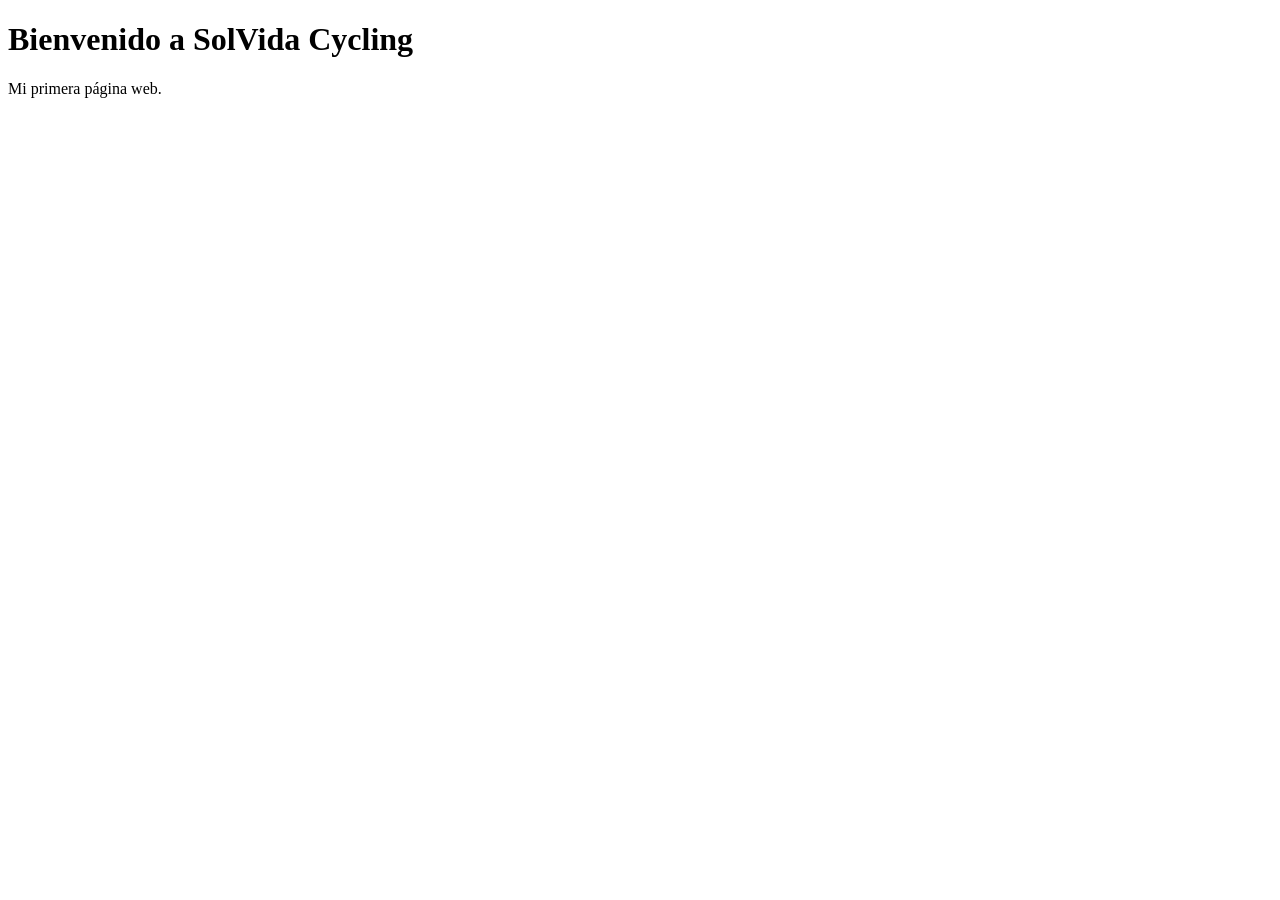
==== index.html @ 54ffb908 "Versión inicial de SolVida Cycling" ====
<!DOCTYPE html>
<html lang="es">

<head>
    <meta charset="UTF-8">
    <meta name="viewport" content="width=device-width, initial-scale=1.0">
    <title>SolVida Cycling</title>

    <link rel="stylesheet" href="css/estilos.css">

</head>

<body>

    <h1>Bienvenido a SolVida Cycling</h1>

    <p>Mi primera página web.</p>

</body>

</html>
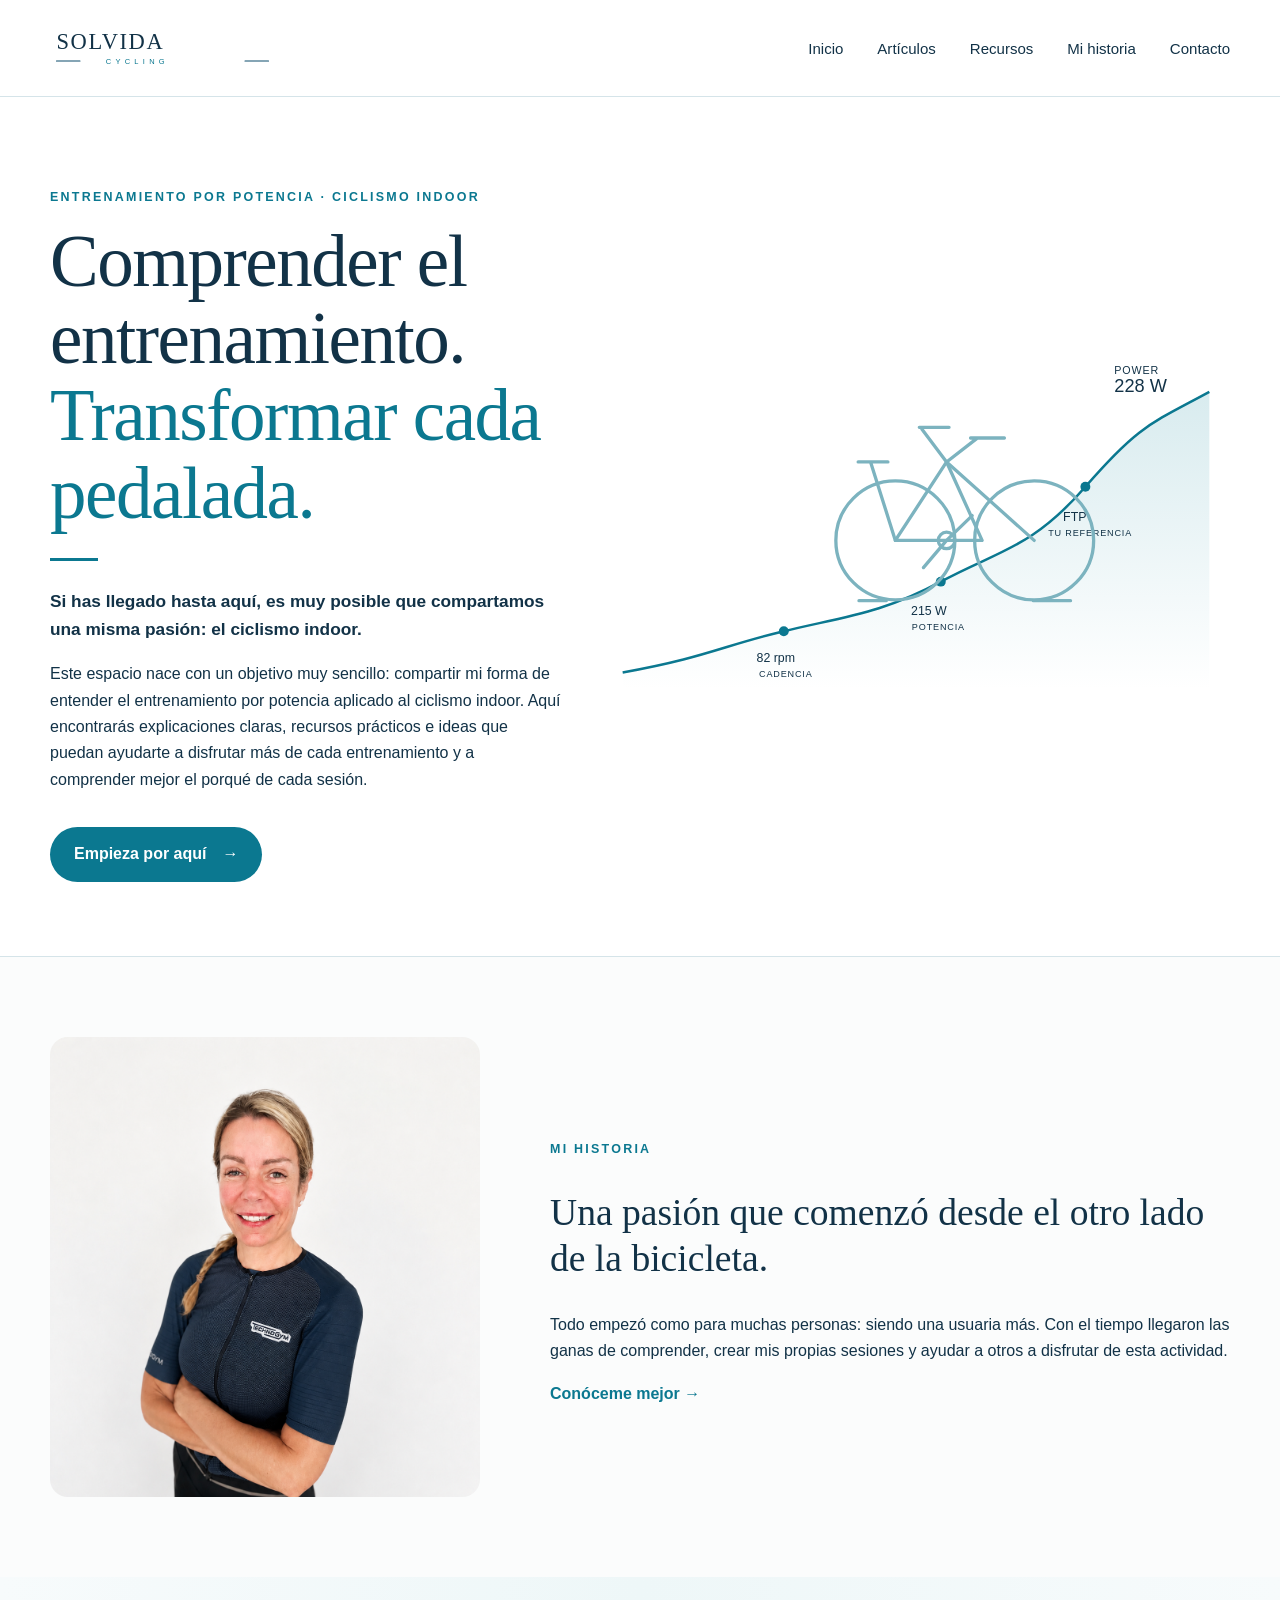
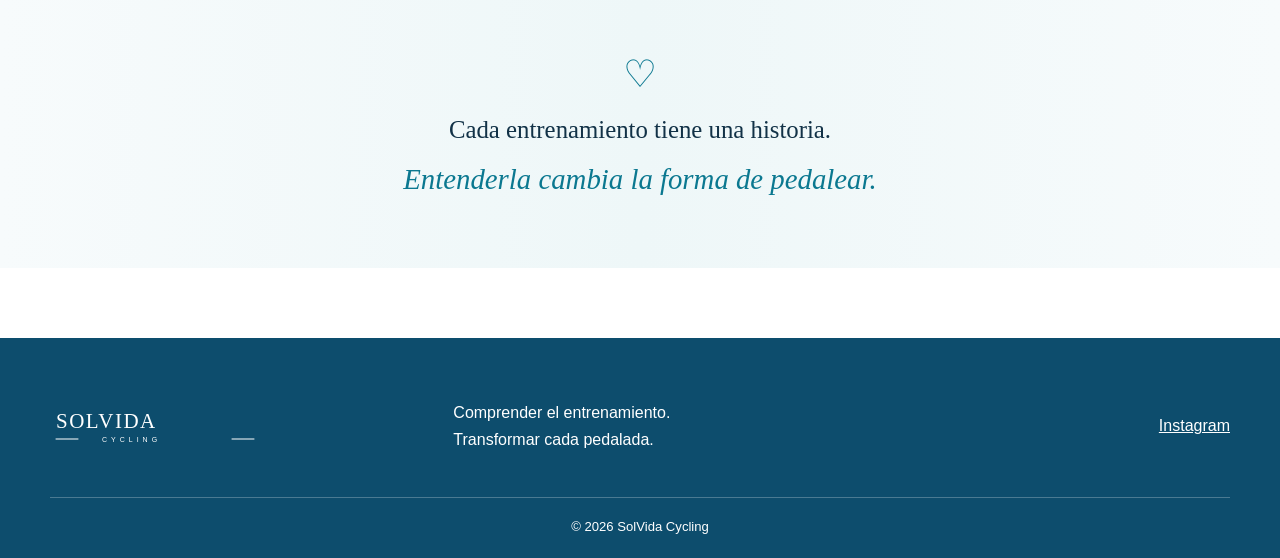
==== commit aa21f6d3: "SolVida Cycling v1" ====
--- a/index.html
+++ b/index.html
@@ -1,21 +1,80 @@
-<!DOCTYPE html>
+<!doctype html>
 <html lang="es">
-
 <head>
-    <meta charset="UTF-8">
-    <meta name="viewport" content="width=device-width, initial-scale=1.0">
-    <title>SolVida Cycling</title>
-
-    <link rel="stylesheet" href="css/estilos.css">
-
+  <meta charset="utf-8">
+  <meta name="viewport" content="width=device-width,initial-scale=1">
+  <meta name="description" content="SolVida Cycling: entrenamiento por potencia explicado de forma sencilla para ciclismo indoor.">
+  <title>SolVida Cycling</title>
+  <link rel="icon" href="img/favicon.svg" type="image/svg+xml">
+  <link rel="stylesheet" href="css/estilos.css">
 </head>
-
 <body>
 
-    <h1>Bienvenido a SolVida Cycling</h1>
+<header class="site-header">
+  <div class="container header-inner">
+    <a class="brand" href="index.html" aria-label="SolVida Cycling, inicio">
+      <img src="img/logo.svg" alt="SolVida Cycling">
+    </a>
+    <button class="menu-toggle" aria-label="Abrir menú" aria-expanded="false">☰</button>
+    <nav class="main-nav" aria-label="Navegación principal">
+      <a href="index.html">Inicio</a>
+      <a href="articulos.html">Artículos</a>
+      <a href="recursos.html">Recursos</a>
+      <a href="mi-historia.html">Mi historia</a>
+      <a href="contacto.html">Contacto</a>
+    </nav>
+  </div>
+</header>
 
-    <p>Mi primera página web.</p>
+<main>
+  <section class="hero">
+    <div class="container hero-grid">
+      <div class="hero-copy">
+        <p class="eyebrow">Entrenamiento por potencia · Ciclismo indoor</p>
+        <h1>Comprender el entrenamiento.<br><span>Transformar cada pedalada.</span></h1>
+        <div class="short-rule"></div>
+        <p class="lead"><strong>Si has llegado hasta aquí, es muy posible que compartamos una misma pasión: el ciclismo indoor.</strong></p>
+        <p>Este espacio nace con un objetivo muy sencillo: compartir mi forma de entender el entrenamiento por potencia aplicado al ciclismo indoor. Aquí encontrarás explicaciones claras, recursos prácticos e ideas que puedan ayudarte a disfrutar más de cada entrenamiento y a comprender mejor el porqué de cada sesión.</p>
+        <a class="button" href="articulos.html">Empieza por aquí <span>→</span></a>
+      </div>
+      <div class="hero-art">
+        <img src="img/bici-potencia.svg" alt="Bicicleta de ciclismo indoor integrada en una gráfica de potencia">
+      </div>
+    </div>
+  </section>
 
+  <section class="story-preview">
+    <div class="container story-grid">
+      <img src="img/sol-mi-historia.png" alt="Sol, instructora de ciclismo indoor" class="story-photo">
+      <div>
+        <p class="eyebrow">Mi historia</p>
+        <h2>Una pasión que comenzó desde el otro lado de la bicicleta.</h2>
+        <p>Todo empezó como para muchas personas: siendo una usuaria más. Con el tiempo llegaron las ganas de comprender, crear mis propias sesiones y ayudar a otros a disfrutar de esta actividad.</p>
+        <a class="text-link" href="mi-historia.html">Conóceme mejor →</a>
+      </div>
+    </div>
+  </section>
+
+  <section class="quote-band">
+    <div class="container">
+      <div class="heart">♡</div>
+      <p>Cada entrenamiento tiene una historia.</p>
+      <em>Entenderla cambia la forma de pedalear.</em>
+    </div>
+  </section>
+</main>
+
+<footer class="site-footer">
+  <div class="container footer-grid">
+    <div>
+      <img class="footer-logo" src="img/logo.svg" alt="SolVida Cycling">
+    </div>
+    <p>Comprender el entrenamiento.<br>Transformar cada pedalada.</p>
+    <a class="social-link" href="#" aria-label="Instagram de SolVida Cycling">Instagram</a>
+  </div>
+  <div class="container copyright">© 2026 SolVida Cycling</div>
+</footer>
+
+<script src="js/main.js"></script>
 </body>
-
 </html>
--- a/css/estilos.css
+++ b/css/estilos.css
@@ -0,0 +1,116 @@
+
+:root{
+  --ink:#123247;
+  --petrol:#0d4d6d;
+  --teal:#0b7890;
+  --sky:#b9d4e2;
+  --mist:#eef5f7;
+  --line:#d5e4e9;
+  --white:#fff;
+  --max:1180px;
+}
+*{box-sizing:border-box}
+html{scroll-behavior:smooth}
+body{margin:0;color:var(--ink);background:var(--white);font-family:Arial,Helvetica,sans-serif;line-height:1.65}
+img{max-width:100%;display:block}
+a{color:inherit}
+.container{width:min(var(--max),calc(100% - 40px));margin-inline:auto}
+.site-header{position:sticky;top:0;z-index:20;background:rgba(255,255,255,.96);border-bottom:1px solid var(--line);backdrop-filter:blur(10px)}
+.header-inner{min-height:96px;display:flex;align-items:center;justify-content:space-between;gap:40px}
+.brand img{width:225px;height:auto}
+.main-nav{display:flex;gap:34px;align-items:center}
+.main-nav a{text-decoration:none;font-size:.94rem;padding:34px 0 29px;border-bottom:3px solid transparent}
+.main-nav a:hover{color:var(--teal);border-bottom-color:var(--teal)}
+.menu-toggle{display:none;border:0;background:none;font-size:1.8rem;color:var(--petrol)}
+.hero{padding:78px 0 74px}
+.hero-grid{display:grid;grid-template-columns:.9fr 1.1fr;align-items:center;gap:38px}
+.hero h1,.page-hero h1,.history-layout h1,.contact-intro h1,.article-hero h1{font-family:Georgia,'Times New Roman',serif;font-weight:500;line-height:1.06;letter-spacing:-.02em}
+.hero h1{font-size:clamp(2.8rem,5.7vw,5.4rem);margin:.2em 0}
+.hero h1 span{color:var(--teal)}
+.eyebrow{text-transform:uppercase;letter-spacing:.18em;color:var(--teal);font-size:.78rem;font-weight:700}
+.short-rule{width:48px;border-top:3px solid var(--teal);margin:26px 0}
+.lead{font-size:1.08rem}
+.button{display:inline-flex;align-items:center;justify-content:center;gap:16px;border:0;border-radius:999px;padding:14px 24px;background:var(--teal);color:white;text-decoration:none;font-weight:700;margin-top:18px;cursor:pointer}
+.button:hover{background:var(--petrol)}
+.button.disabled{opacity:.58;cursor:not-allowed}
+.hero-art img{width:100%}
+.story-preview{padding:80px 0;background:#fbfcfc;border-top:1px solid var(--line)}
+.story-grid{display:grid;grid-template-columns:minmax(280px,430px) 1fr;gap:70px;align-items:center}
+.story-photo,.history-photo{border-radius:18px;object-fit:cover;object-position:center 22%}
+.story-photo{height:460px;width:100%}
+.story-preview h2,.resource-card h2,.article-card h2,.article-section h2,.next-article h2{font-family:Georgia,'Times New Roman',serif;font-weight:500;line-height:1.2}
+.story-preview h2{font-size:2.35rem}
+.text-link{color:var(--teal);font-weight:700;text-decoration:none}
+.quote-band{text-align:center;padding:65px 20px;background:linear-gradient(90deg,#f7fbfc,#eef7f8,#f7fbfc)}
+.quote-band .heart{font-size:2.4rem;color:var(--teal)}
+.quote-band p{font-family:Georgia,serif;font-size:1.55rem;margin:.2em}
+.quote-band em{font-family:Georgia,serif;color:var(--teal);font-size:1.8rem}
+.site-footer{background:var(--petrol);color:white;padding:46px 0 20px;margin-top:70px}
+.footer-grid{display:grid;grid-template-columns:1fr 1fr 1fr;align-items:center;gap:30px}
+.footer-logo{width:210px;filter:brightness(0) invert(1)}
+.social-link{text-align:right}
+.copyright{border-top:1px solid rgba(255,255,255,.25);margin-top:28px;padding-top:18px;text-align:center;font-size:.82rem}
+.page-main{min-height:70vh}
+.page-hero{text-align:center;padding:80px 0 45px}
+.page-hero h1,.contact-intro h1{font-size:clamp(2.8rem,5vw,4.8rem);margin:.1em auto .25em;max-width:900px}
+.page-hero>p:last-of-type{max-width:680px;margin:auto}
+.cards-grid{display:grid;grid-template-columns:repeat(2,minmax(0,1fr));gap:30px}
+.article-card,.resource-card{border:1px solid var(--line);border-radius:18px;padding:32px;background:white}
+.article-card img{height:250px;width:100%;object-fit:contain;background:var(--mist);border-radius:12px;margin-bottom:25px}
+.article-card h2{font-size:2rem}
+.card-kicker{color:var(--teal);font-size:.78rem;letter-spacing:.14em;text-transform:uppercase}
+.resource-line{width:680px;max-height:280px;object-fit:cover;object-position:center 70%;margin:30px auto 0}
+.resource-grid{display:grid;grid-template-columns:repeat(2,minmax(0,1fr));gap:36px}
+.resource-card{text-align:center;padding:44px}
+.resource-card h2{font-size:2rem}
+.mini-chart{height:150px;position:relative;margin:auto;max-width:300px;border-left:2px solid var(--teal);border-bottom:2px solid var(--teal)}
+.mini-chart:before{content:"";position:absolute;left:0;bottom:10px;width:100%;height:100px;border-top:3px solid var(--teal);border-radius:80% 20% 0 0;transform:skewY(-15deg)}
+.mini-chart span{position:absolute;right:15px;top:64px;font-weight:bold}
+.zones{display:grid;grid-template-columns:repeat(7,1fr);height:80px;margin:36px 0 70px}
+.zones span{display:grid;place-items:center;border:1px solid var(--teal);background:color-mix(in srgb,var(--sky) calc(var(--i,1)*12%),white)}
+.zones span:nth-child(1){background:#f4f9fa}.zones span:nth-child(2){background:#e6f1f4}.zones span:nth-child(3){background:#d4e8ed}.zones span:nth-child(4){background:#b9d8df}.zones span:nth-child(5){background:#8fc0cb}.zones span:nth-child(6){background:#4e9caf;color:white}.zones span:nth-child(7){background:#0b7890;color:white}
+.history-layout{display:grid;grid-template-columns:minmax(280px,420px) 1fr;gap:75px;padding:80px 0}
+.history-photo{position:sticky;top:125px;height:620px;width:100%}
+.prose{max-width:720px}
+.prose h1{font-size:3.8rem}
+.prose h2{font-family:Georgia,serif;font-size:2.2rem;font-weight:500;margin-top:2.2rem}
+.prose p{font-size:1.07rem}
+.prose blockquote{font-family:Georgia,serif;font-size:2rem;color:var(--teal);border-left:4px solid var(--sky);margin:35px 0;padding:12px 0 12px 28px}
+.contact-intro{text-align:center;padding:75px 0 20px;max-width:800px}
+.conversation-line{font-size:3rem;color:var(--teal);margin-top:25px;border-bottom:2px solid var(--teal);line-height:.6}
+.contact-form{max-width:720px;margin:30px auto 80px}
+.contact-form label{display:block;font-weight:700;margin-bottom:22px}
+.contact-form input,.contact-form textarea{width:100%;border:1px solid var(--teal);border-radius:7px;padding:14px;font:inherit;margin-top:8px}
+.form-note{font-size:.82rem;color:#647985}
+.article-page{padding:60px 0}
+.article-shell{max-width:1000px}
+.article-hero{display:grid;grid-template-columns:1.05fr .95fr;gap:45px;align-items:center;padding-bottom:50px;border-bottom:1px solid var(--line)}
+.article-hero h1{font-size:clamp(2.6rem,5vw,4.4rem)}
+.article-section{padding:55px 0;border-bottom:1px solid var(--line)}
+.article-section h2{font-size:2.35rem}
+.two-col{display:grid;grid-template-columns:260px 1fr;gap:60px;align-items:center}
+.concept-badge{width:180px;height:180px;border:2px solid var(--teal);border-radius:50%;display:grid;place-items:center;font-family:Georgia,serif;font-size:5rem;color:var(--petrol);margin:auto}
+.key-idea{border-left:4px solid var(--teal);padding:15px 20px;background:var(--mist);font-weight:700}
+.wide-illustration{max-height:360px;margin:30px auto}
+.factors-grid{display:grid;grid-template-columns:repeat(4,1fr);gap:15px;margin:30px 0}
+.factors-grid div{min-height:110px;display:grid;place-items:center;text-align:center;padding:20px;border:1px solid var(--sky);border-radius:50%;background:var(--mist);font-weight:700}
+.next-article{margin:55px 0;padding:40px;border:1px solid var(--sky);border-radius:18px;background:linear-gradient(135deg,#f7fbfc,#eef6f8)}
+@media(max-width:850px){
+  .header-inner{min-height:76px}.brand img{width:175px}.menu-toggle{display:block}
+  .main-nav{display:none;position:absolute;top:76px;left:0;right:0;background:white;border-bottom:1px solid var(--line);padding:18px 20px;flex-direction:column;gap:0}
+  .main-nav.open{display:flex}.main-nav a{padding:13px 0;width:100%}
+  .hero-grid,.story-grid,.history-layout,.article-hero,.two-col{grid-template-columns:1fr}
+  .hero{padding-top:45px}.hero-copy{order:1}.hero-art{order:2}
+  .story-photo,.history-photo{height:auto;max-height:560px;position:static}
+  .cards-grid,.resource-grid{grid-template-columns:1fr}
+  .footer-grid{grid-template-columns:1fr;text-align:center}.footer-logo{margin:auto}.social-link{text-align:center}
+  .factors-grid{grid-template-columns:repeat(2,1fr)}
+  .prose h1{font-size:2.7rem}
+}
+@media(max-width:520px){
+  .container{width:min(100% - 28px,var(--max))}
+  .hero h1{font-size:2.7rem}.page-hero h1,.contact-intro h1{font-size:2.75rem}
+  .article-card,.resource-card{padding:22px}
+  .factors-grid{grid-template-columns:1fr 1fr}.factors-grid div{border-radius:14px}
+  .article-section h2{font-size:1.85rem}.concept-badge{width:130px;height:130px;font-size:3.8rem}
+}
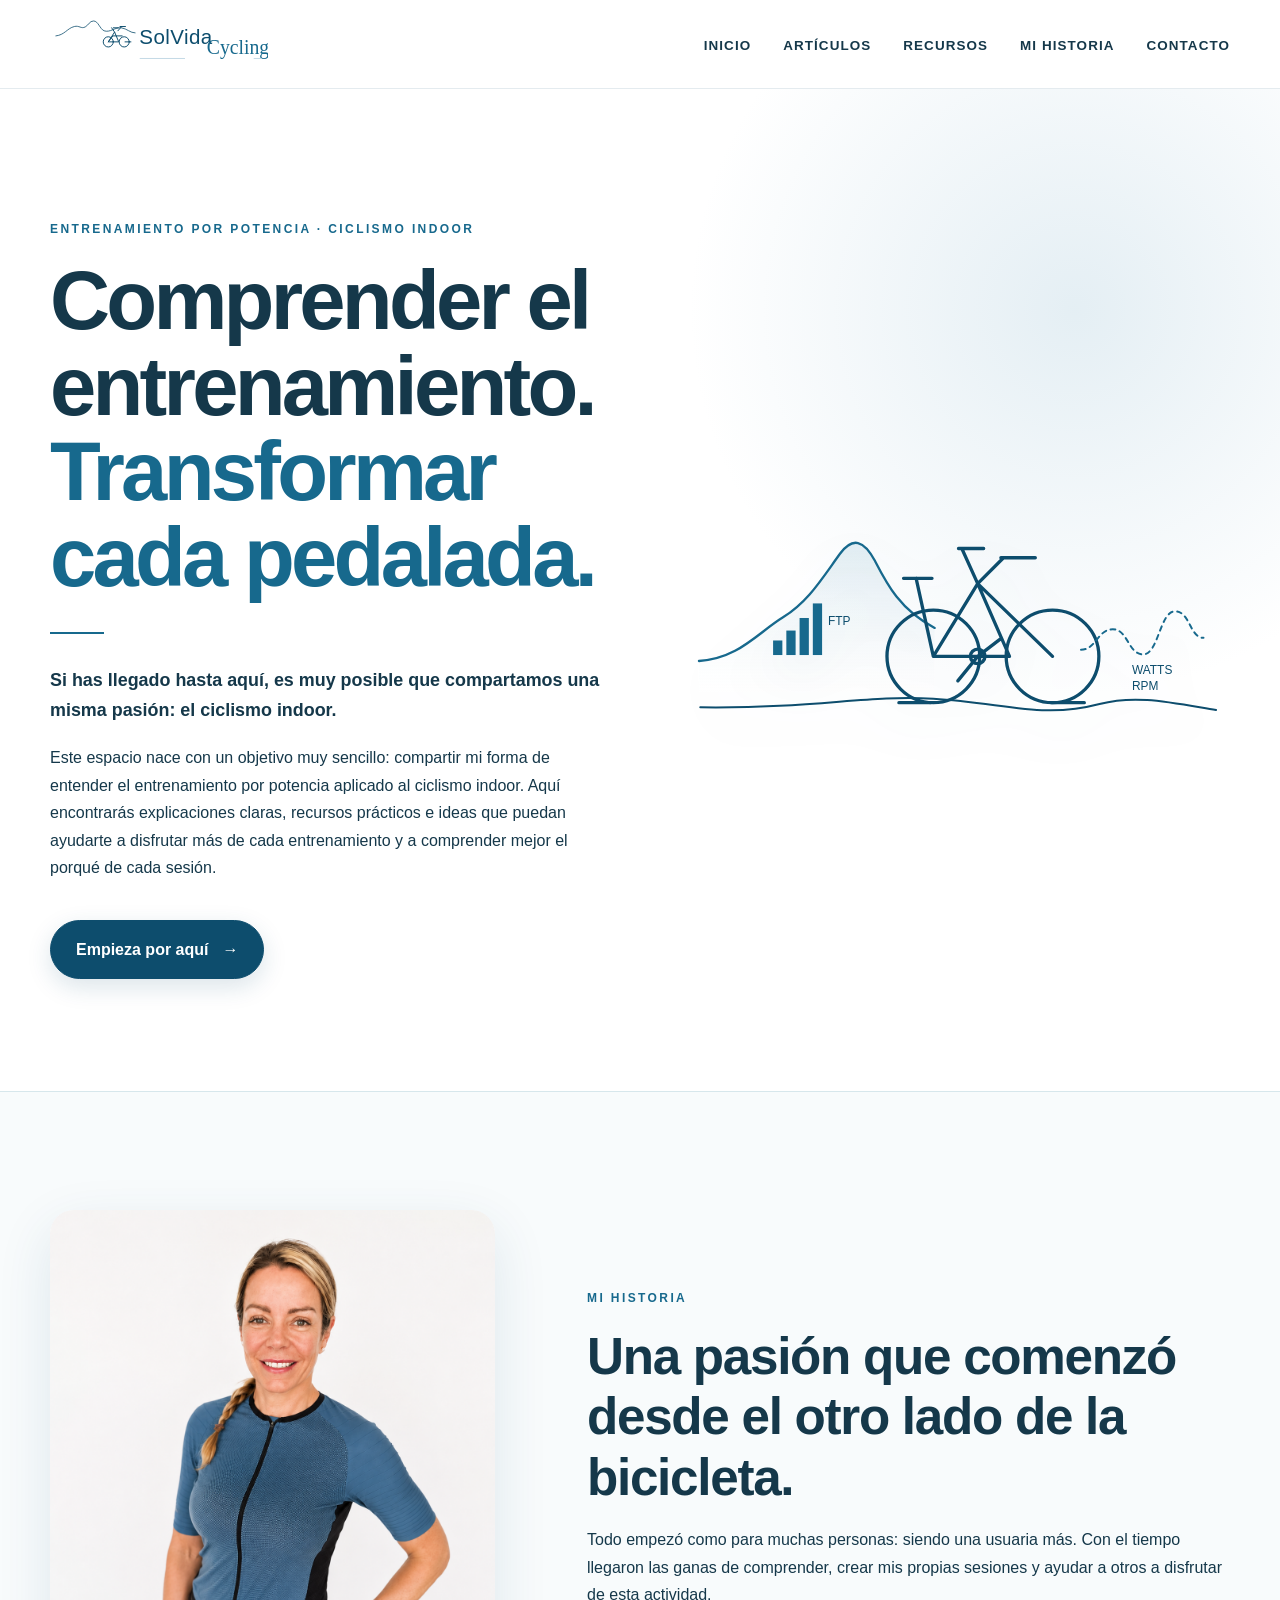
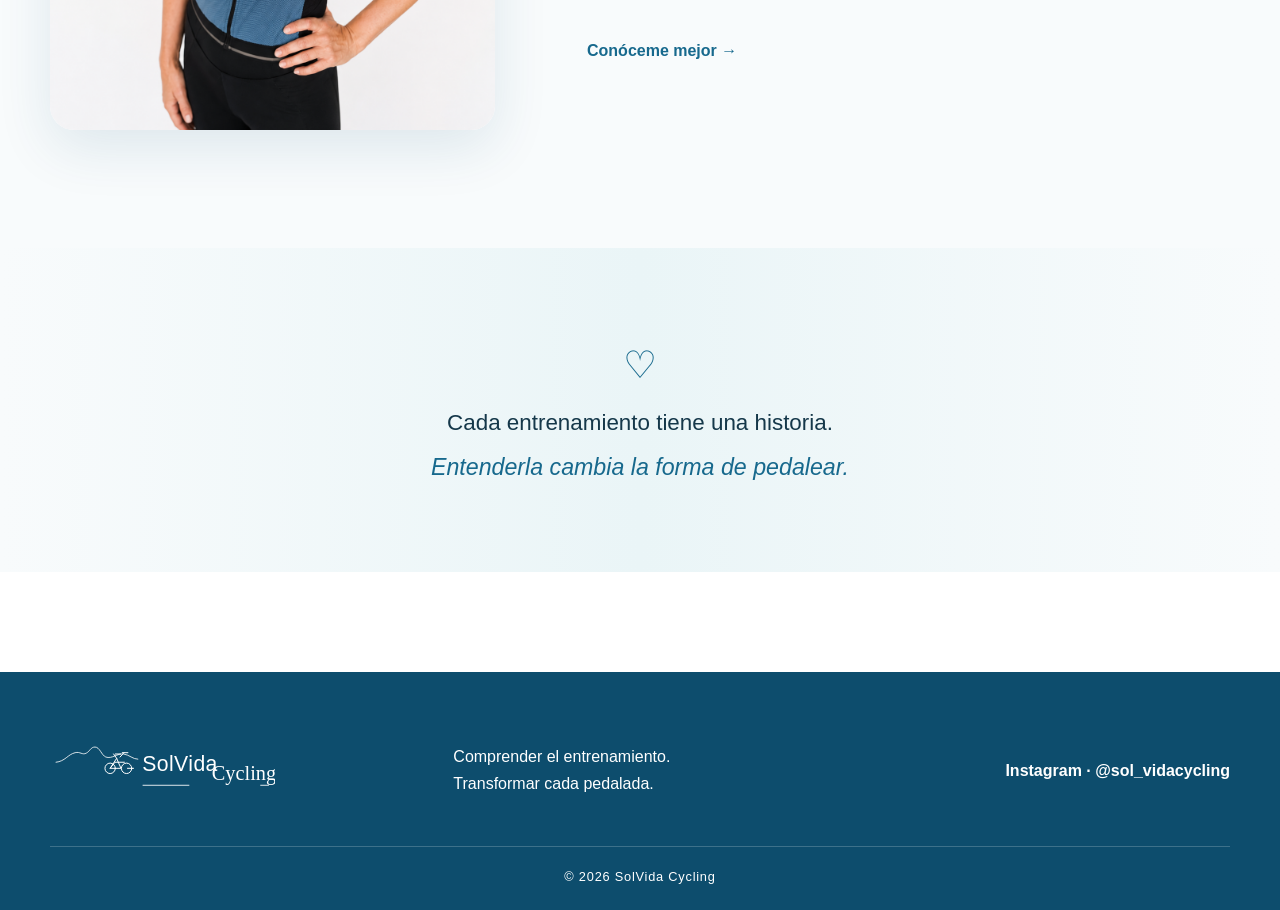
==== commit 6f528fce: "solvidcyling v2" ====
--- a/index.html
+++ b/index.html
@@ -70,11 +70,11 @@
       <img class="footer-logo" src="img/logo.svg" alt="SolVida Cycling">
     </div>
     <p>Comprender el entrenamiento.<br>Transformar cada pedalada.</p>
-    <a class="social-link" href="#" aria-label="Instagram de SolVida Cycling">Instagram</a>
+    <a class="social-link" href="https://www.instagram.com/sol_vidacycling/" target="_blank" rel="noopener" aria-label="Instagram de SolVida Cycling">Instagram · @sol_vidacycling</a>
   </div>
   <div class="container copyright">© 2026 SolVida Cycling</div>
 </footer>
 
 <script src="js/main.js"></script>
 </body>
-</html>+</html>
--- a/css/estilos.css
+++ b/css/estilos.css
@@ -1,116 +1,19 @@
-
-:root{
-  --ink:#123247;
-  --petrol:#0d4d6d;
-  --teal:#0b7890;
-  --sky:#b9d4e2;
-  --mist:#eef5f7;
-  --line:#d5e4e9;
-  --white:#fff;
-  --max:1180px;
-}
+:root{--petroleo:#0d4d6d;--azul:#17698d;--cielo:#b9d4e2;--hielo:#e2f4f6;--papel:#f8fbfc;--tinta:#15384a;--gris:#607985;--linea:#d7e7ec;--blanco:#fff;--max:1180px;--radio:24px;--sombra:0 18px 55px rgba(13,77,109,.11)}
 *{box-sizing:border-box}
 html{scroll-behavior:smooth}
-body{margin:0;color:var(--ink);background:var(--white);font-family:Arial,Helvetica,sans-serif;line-height:1.65}
-img{max-width:100%;display:block}
-a{color:inherit}
-.container{width:min(var(--max),calc(100% - 40px));margin-inline:auto}
-.site-header{position:sticky;top:0;z-index:20;background:rgba(255,255,255,.96);border-bottom:1px solid var(--line);backdrop-filter:blur(10px)}
-.header-inner{min-height:96px;display:flex;align-items:center;justify-content:space-between;gap:40px}
-.brand img{width:225px;height:auto}
-.main-nav{display:flex;gap:34px;align-items:center}
-.main-nav a{text-decoration:none;font-size:.94rem;padding:34px 0 29px;border-bottom:3px solid transparent}
-.main-nav a:hover{color:var(--teal);border-bottom-color:var(--teal)}
-.menu-toggle{display:none;border:0;background:none;font-size:1.8rem;color:var(--petrol)}
-.hero{padding:78px 0 74px}
-.hero-grid{display:grid;grid-template-columns:.9fr 1.1fr;align-items:center;gap:38px}
-.hero h1,.page-hero h1,.history-layout h1,.contact-intro h1,.article-hero h1{font-family:Georgia,'Times New Roman',serif;font-weight:500;line-height:1.06;letter-spacing:-.02em}
-.hero h1{font-size:clamp(2.8rem,5.7vw,5.4rem);margin:.2em 0}
-.hero h1 span{color:var(--teal)}
-.eyebrow{text-transform:uppercase;letter-spacing:.18em;color:var(--teal);font-size:.78rem;font-weight:700}
-.short-rule{width:48px;border-top:3px solid var(--teal);margin:26px 0}
-.lead{font-size:1.08rem}
-.button{display:inline-flex;align-items:center;justify-content:center;gap:16px;border:0;border-radius:999px;padding:14px 24px;background:var(--teal);color:white;text-decoration:none;font-weight:700;margin-top:18px;cursor:pointer}
-.button:hover{background:var(--petrol)}
-.button.disabled{opacity:.58;cursor:not-allowed}
-.hero-art img{width:100%}
-.story-preview{padding:80px 0;background:#fbfcfc;border-top:1px solid var(--line)}
-.story-grid{display:grid;grid-template-columns:minmax(280px,430px) 1fr;gap:70px;align-items:center}
-.story-photo,.history-photo{border-radius:18px;object-fit:cover;object-position:center 22%}
-.story-photo{height:460px;width:100%}
-.story-preview h2,.resource-card h2,.article-card h2,.article-section h2,.next-article h2{font-family:Georgia,'Times New Roman',serif;font-weight:500;line-height:1.2}
-.story-preview h2{font-size:2.35rem}
-.text-link{color:var(--teal);font-weight:700;text-decoration:none}
-.quote-band{text-align:center;padding:65px 20px;background:linear-gradient(90deg,#f7fbfc,#eef7f8,#f7fbfc)}
-.quote-band .heart{font-size:2.4rem;color:var(--teal)}
-.quote-band p{font-family:Georgia,serif;font-size:1.55rem;margin:.2em}
-.quote-band em{font-family:Georgia,serif;color:var(--teal);font-size:1.8rem}
-.site-footer{background:var(--petrol);color:white;padding:46px 0 20px;margin-top:70px}
-.footer-grid{display:grid;grid-template-columns:1fr 1fr 1fr;align-items:center;gap:30px}
-.footer-logo{width:210px;filter:brightness(0) invert(1)}
-.social-link{text-align:right}
-.copyright{border-top:1px solid rgba(255,255,255,.25);margin-top:28px;padding-top:18px;text-align:center;font-size:.82rem}
-.page-main{min-height:70vh}
-.page-hero{text-align:center;padding:80px 0 45px}
-.page-hero h1,.contact-intro h1{font-size:clamp(2.8rem,5vw,4.8rem);margin:.1em auto .25em;max-width:900px}
-.page-hero>p:last-of-type{max-width:680px;margin:auto}
-.cards-grid{display:grid;grid-template-columns:repeat(2,minmax(0,1fr));gap:30px}
-.article-card,.resource-card{border:1px solid var(--line);border-radius:18px;padding:32px;background:white}
-.article-card img{height:250px;width:100%;object-fit:contain;background:var(--mist);border-radius:12px;margin-bottom:25px}
-.article-card h2{font-size:2rem}
-.card-kicker{color:var(--teal);font-size:.78rem;letter-spacing:.14em;text-transform:uppercase}
-.resource-line{width:680px;max-height:280px;object-fit:cover;object-position:center 70%;margin:30px auto 0}
-.resource-grid{display:grid;grid-template-columns:repeat(2,minmax(0,1fr));gap:36px}
-.resource-card{text-align:center;padding:44px}
-.resource-card h2{font-size:2rem}
-.mini-chart{height:150px;position:relative;margin:auto;max-width:300px;border-left:2px solid var(--teal);border-bottom:2px solid var(--teal)}
-.mini-chart:before{content:"";position:absolute;left:0;bottom:10px;width:100%;height:100px;border-top:3px solid var(--teal);border-radius:80% 20% 0 0;transform:skewY(-15deg)}
-.mini-chart span{position:absolute;right:15px;top:64px;font-weight:bold}
-.zones{display:grid;grid-template-columns:repeat(7,1fr);height:80px;margin:36px 0 70px}
-.zones span{display:grid;place-items:center;border:1px solid var(--teal);background:color-mix(in srgb,var(--sky) calc(var(--i,1)*12%),white)}
-.zones span:nth-child(1){background:#f4f9fa}.zones span:nth-child(2){background:#e6f1f4}.zones span:nth-child(3){background:#d4e8ed}.zones span:nth-child(4){background:#b9d8df}.zones span:nth-child(5){background:#8fc0cb}.zones span:nth-child(6){background:#4e9caf;color:white}.zones span:nth-child(7){background:#0b7890;color:white}
-.history-layout{display:grid;grid-template-columns:minmax(280px,420px) 1fr;gap:75px;padding:80px 0}
-.history-photo{position:sticky;top:125px;height:620px;width:100%}
-.prose{max-width:720px}
-.prose h1{font-size:3.8rem}
-.prose h2{font-family:Georgia,serif;font-size:2.2rem;font-weight:500;margin-top:2.2rem}
-.prose p{font-size:1.07rem}
-.prose blockquote{font-family:Georgia,serif;font-size:2rem;color:var(--teal);border-left:4px solid var(--sky);margin:35px 0;padding:12px 0 12px 28px}
-.contact-intro{text-align:center;padding:75px 0 20px;max-width:800px}
-.conversation-line{font-size:3rem;color:var(--teal);margin-top:25px;border-bottom:2px solid var(--teal);line-height:.6}
-.contact-form{max-width:720px;margin:30px auto 80px}
-.contact-form label{display:block;font-weight:700;margin-bottom:22px}
-.contact-form input,.contact-form textarea{width:100%;border:1px solid var(--teal);border-radius:7px;padding:14px;font:inherit;margin-top:8px}
-.form-note{font-size:.82rem;color:#647985}
-.article-page{padding:60px 0}
-.article-shell{max-width:1000px}
-.article-hero{display:grid;grid-template-columns:1.05fr .95fr;gap:45px;align-items:center;padding-bottom:50px;border-bottom:1px solid var(--line)}
-.article-hero h1{font-size:clamp(2.6rem,5vw,4.4rem)}
-.article-section{padding:55px 0;border-bottom:1px solid var(--line)}
-.article-section h2{font-size:2.35rem}
-.two-col{display:grid;grid-template-columns:260px 1fr;gap:60px;align-items:center}
-.concept-badge{width:180px;height:180px;border:2px solid var(--teal);border-radius:50%;display:grid;place-items:center;font-family:Georgia,serif;font-size:5rem;color:var(--petrol);margin:auto}
-.key-idea{border-left:4px solid var(--teal);padding:15px 20px;background:var(--mist);font-weight:700}
-.wide-illustration{max-height:360px;margin:30px auto}
-.factors-grid{display:grid;grid-template-columns:repeat(4,1fr);gap:15px;margin:30px 0}
-.factors-grid div{min-height:110px;display:grid;place-items:center;text-align:center;padding:20px;border:1px solid var(--sky);border-radius:50%;background:var(--mist);font-weight:700}
-.next-article{margin:55px 0;padding:40px;border:1px solid var(--sky);border-radius:18px;background:linear-gradient(135deg,#f7fbfc,#eef6f8)}
-@media(max-width:850px){
-  .header-inner{min-height:76px}.brand img{width:175px}.menu-toggle{display:block}
-  .main-nav{display:none;position:absolute;top:76px;left:0;right:0;background:white;border-bottom:1px solid var(--line);padding:18px 20px;flex-direction:column;gap:0}
-  .main-nav.open{display:flex}.main-nav a{padding:13px 0;width:100%}
-  .hero-grid,.story-grid,.history-layout,.article-hero,.two-col{grid-template-columns:1fr}
-  .hero{padding-top:45px}.hero-copy{order:1}.hero-art{order:2}
-  .story-photo,.history-photo{height:auto;max-height:560px;position:static}
-  .cards-grid,.resource-grid{grid-template-columns:1fr}
-  .footer-grid{grid-template-columns:1fr;text-align:center}.footer-logo{margin:auto}.social-link{text-align:center}
-  .factors-grid{grid-template-columns:repeat(2,1fr)}
-  .prose h1{font-size:2.7rem}
-}
-@media(max-width:520px){
-  .container{width:min(100% - 28px,var(--max))}
-  .hero h1{font-size:2.7rem}.page-hero h1,.contact-intro h1{font-size:2.75rem}
-  .article-card,.resource-card{padding:22px}
-  .factors-grid{grid-template-columns:1fr 1fr}.factors-grid div{border-radius:14px}
-  .article-section h2{font-size:1.85rem}.concept-badge{width:130px;height:130px;font-size:3.8rem}
-}
+body{margin:0;color:var(--tinta);background:var(--blanco);font-family:"IBM Plex Sans","Aptos","Segoe UI",sans-serif;line-height:1.72;-webkit-font-smoothing:antialiased}
+img{max-width:100%;display:block}a{color:inherit}.container{width:min(var(--max),calc(100% - 48px));margin-inline:auto}
+.site-header{position:sticky;top:0;z-index:20;background:rgba(255,255,255,.92);border-bottom:1px solid rgba(13,77,109,.11);backdrop-filter:blur(16px)}
+.header-inner{min-height:88px;display:flex;align-items:center;justify-content:space-between;gap:42px}.brand img{width:218px;height:auto}.main-nav{display:flex;gap:32px;align-items:center}.main-nav a{position:relative;text-decoration:none;font-size:.84rem;font-weight:600;letter-spacing:.08em;text-transform:uppercase;padding:33px 0 29px}.main-nav a:after{content:"";position:absolute;left:0;right:100%;bottom:24px;height:1px;background:var(--azul);transition:right .3s ease}.main-nav a:hover{color:var(--azul)}.main-nav a:hover:after{right:0}.menu-toggle{display:none;border:0;background:none;font-size:1.65rem;color:var(--petroleo)}
+.hero{padding:118px 0 112px;background:radial-gradient(circle at 84% 22%,rgba(185,212,226,.38),transparent 29%)}.hero-grid{display:grid;grid-template-columns:1.02fr .98fr;align-items:center;gap:72px}.hero-copy{max-width:690px}.hero h1,.page-hero h1,.history-layout h1,.contact-intro h1,.article-hero h1{font-family:"Poppins","Aptos Display","Segoe UI",sans-serif;font-weight:600;line-height:1.03;letter-spacing:-.045em}.hero h1{font-size:clamp(3.6rem,6.5vw,6.25rem);margin:.22em 0}.hero h1 span{color:var(--azul)}.eyebrow{text-transform:uppercase;letter-spacing:.2em;color:var(--azul);font-size:.75rem;font-weight:700}.short-rule{width:54px;border-top:2px solid var(--azul);margin:31px 0}.lead{font-size:1.12rem}.button{display:inline-flex;align-items:center;justify-content:center;gap:14px;border:1px solid var(--petroleo);border-radius:999px;padding:15px 25px;background:var(--petroleo);color:white;text-decoration:none;font-weight:650;margin-top:22px;cursor:pointer;box-shadow:0 8px 24px rgba(13,77,109,.15);transition:transform .25s ease,box-shadow .25s ease,background .25s ease}.button:hover{background:var(--azul);transform:translateY(-2px);box-shadow:0 13px 30px rgba(13,77,109,.22)}.button.disabled{opacity:.48;cursor:not-allowed;transform:none}.hero-art img{width:100%;filter:drop-shadow(0 20px 25px rgba(13,77,109,.08))}
+.story-preview{padding:118px 0;background:var(--papel);border-top:1px solid var(--linea)}.story-grid{display:grid;grid-template-columns:minmax(300px,445px) 1fr;gap:92px;align-items:center}.story-photo,.history-photo{border-radius:var(--radio);object-fit:cover;object-position:center 18%;box-shadow:var(--sombra)}.story-photo{height:520px;width:100%}.story-preview h2,.resource-card h2,.article-card h2,.article-section h2,.next-article h2{font-family:"Poppins","Aptos Display",sans-serif;font-weight:600;line-height:1.18;letter-spacing:-.025em}.story-preview h2{font-size:clamp(2.2rem,4vw,3.25rem);margin:.35em 0}.text-link{display:inline-block;color:var(--azul);font-weight:700;text-decoration:none;margin-top:12px;transition:transform .25s ease}.text-link:hover{transform:translateX(4px)}.quote-band{text-align:center;padding:84px 20px;background:linear-gradient(90deg,#f8fbfc,#eaf5f7,#f8fbfc)}.quote-band .heart{font-size:2.4rem;color:var(--azul)}.quote-band p{font-family:"Poppins",sans-serif;font-size:1.4rem;margin:.25em}.quote-band em{color:var(--azul);font-size:1.45rem}
+.site-footer{background:var(--petroleo);color:white;padding:55px 0 22px;margin-top:100px}.footer-grid{display:grid;grid-template-columns:1fr 1fr 1fr;align-items:center;gap:30px}.footer-logo{width:225px;filter:brightness(0) invert(1)}.social-link{text-align:right;text-decoration:none;font-weight:700}.social-link:hover{text-decoration:underline}.copyright{border-top:1px solid rgba(255,255,255,.2);margin-top:32px;padding-top:19px;text-align:center;font-size:.8rem;letter-spacing:.06em}
+.page-main{min-height:70vh}.page-hero{text-align:center;padding:112px 0 68px}.page-hero h1,.contact-intro h1{font-size:clamp(3rem,5.5vw,5.3rem);margin:.15em auto .28em;max-width:980px}.page-hero>p:last-of-type{max-width:680px;margin:auto;color:var(--gris)}
+.cards-grid{display:grid;grid-template-columns:repeat(12,minmax(0,1fr));gap:30px}.article-card,.resource-card{border:1px solid var(--linea);border-radius:var(--radio);padding:34px;background:white;box-shadow:0 10px 35px rgba(13,77,109,.06);transition:transform .3s ease,box-shadow .3s ease}.article-card:hover,.resource-card:hover{transform:translateY(-5px);box-shadow:var(--sombra)}.article-card{grid-column:span 6}.article-card.featured{grid-column:1/-1;display:grid;grid-template-columns:1fr 1.15fr;gap:52px;align-items:center;padding:48px}.article-card img{height:340px;width:100%;object-fit:contain;background:var(--hielo);border-radius:18px}.article-card h2{font-size:clamp(1.8rem,3vw,2.65rem);margin:.35em 0}.card-kicker{color:var(--azul);font-size:.74rem;letter-spacing:.16em;text-transform:uppercase;font-weight:700}
+.resource-line{width:760px;max-height:330px;object-fit:cover;object-position:center 66%;margin:50px auto 0}.resource-grid{display:grid;grid-template-columns:repeat(2,minmax(0,1fr));gap:38px}.resource-card{text-align:center;padding:48px}.resource-card h2{font-size:2rem}.resource-placeholder{margin:16px 0 28px;padding:24px;border:1px dashed var(--cielo);border-radius:18px;background:var(--papel);color:var(--azul);font-size:.9rem}.mini-chart{height:150px;position:relative;margin:auto;max-width:300px;border-left:2px solid var(--azul);border-bottom:2px solid var(--azul)}.mini-chart:before{content:"";position:absolute;left:0;bottom:10px;width:100%;height:100px;border-top:3px solid var(--azul);border-radius:80% 20% 0 0;transform:skewY(-15deg)}.mini-chart span{position:absolute;right:15px;top:64px;font-weight:bold}.zones{display:grid;grid-template-columns:repeat(7,1fr);height:80px;margin:36px 0 70px}.zones span{display:grid;place-items:center;border:1px solid var(--azul);background:var(--hielo)}.zones span:nth-child(n+5){background:var(--cielo)}.zones span:nth-child(7){background:var(--azul);color:white}
+.history-layout{display:grid;grid-template-columns:minmax(300px,430px) 1fr;gap:95px;padding:112px 0}.history-photo{position:sticky;top:120px;height:660px;width:100%}.prose{max-width:740px}.prose h1{font-size:clamp(3rem,5vw,4.7rem);margin:.25em 0 .55em}.prose h2{font-family:"Poppins",sans-serif;font-size:2.25rem;font-weight:600;margin-top:2.5rem;letter-spacing:-.025em}.prose p{font-size:1.06rem}.prose blockquote{font-family:"Poppins",sans-serif;font-size:1.8rem;font-weight:500;color:var(--azul);border-left:3px solid var(--cielo);margin:40px 0;padding:15px 0 15px 28px}
+.contact-intro{text-align:center;padding:112px 0 25px;max-width:820px}.contact-actions{display:flex;justify-content:center;gap:15px;flex-wrap:wrap;margin-top:28px}.instagram-button{background:white;color:var(--petroleo)}.conversation-line{font-size:3rem;color:var(--azul);margin-top:36px;border-bottom:1px solid var(--cielo);line-height:.65}.contact-form{max-width:720px;margin:42px auto 90px;padding:42px;border:1px solid var(--linea);border-radius:var(--radio);box-shadow:var(--sombra)}.contact-form label{display:block;font-weight:650;margin-bottom:24px}.contact-form input,.contact-form textarea{width:100%;border:1px solid var(--cielo);border-radius:14px;padding:15px;font:inherit;margin-top:8px;transition:border .2s ease,box-shadow .2s ease}.contact-form input:focus,.contact-form textarea:focus{outline:none;border-color:var(--azul);box-shadow:0 0 0 4px rgba(185,212,226,.38)}.form-note{font-size:.82rem;color:var(--gris)}
+.article-page{padding:80px 0}.article-shell{max-width:1000px}.article-hero{display:grid;grid-template-columns:1.05fr .95fr;gap:58px;align-items:center;padding-bottom:65px;border-bottom:1px solid var(--linea)}.article-hero h1{font-size:clamp(2.8rem,5vw,4.7rem)}.article-section{padding:68px 0;border-bottom:1px solid var(--linea)}.article-section h2{font-size:2.35rem}.two-col{display:grid;grid-template-columns:260px 1fr;gap:65px;align-items:center}.concept-badge{width:180px;height:180px;border:2px solid var(--azul);border-radius:50%;display:grid;place-items:center;font-family:"Poppins",sans-serif;font-size:5rem;color:var(--petroleo);margin:auto}.key-idea{border-left:4px solid var(--azul);padding:18px 24px;background:var(--hielo);font-weight:700}.wide-illustration{max-height:360px;margin:35px auto}.factors-grid{display:grid;grid-template-columns:repeat(4,1fr);gap:16px;margin:35px 0}.factors-grid div{min-height:115px;display:grid;place-items:center;text-align:center;padding:20px;border:1px solid var(--cielo);border-radius:50%;background:var(--papel);font-weight:700}.next-article{margin:65px 0;padding:42px;border:1px solid var(--cielo);border-radius:var(--radio);background:linear-gradient(135deg,#f8fbfc,#edf6f8)}
+@media(prefers-reduced-motion:no-preference){.hero-copy,.hero-art,.story-grid,.article-card,.resource-card{animation:reveal .7s ease both}.hero-art{animation-delay:.12s}@keyframes reveal{from{opacity:0;transform:translateY(16px)}to{opacity:1;transform:none}}}
+@media(max-width:900px){.header-inner{min-height:76px}.brand img{width:180px}.menu-toggle{display:block}.main-nav{display:none;position:absolute;top:76px;left:0;right:0;background:white;border-bottom:1px solid var(--linea);padding:18px 24px;flex-direction:column;gap:0}.main-nav.open{display:flex}.main-nav a{padding:13px 0;width:100%}.main-nav a:after{display:none}.hero-grid,.story-grid,.history-layout,.article-hero,.two-col,.article-card.featured{grid-template-columns:1fr}.hero{padding:76px 0}.hero-copy{order:1}.hero-art{order:2}.story-preview{padding:85px 0}.story-photo,.history-photo{height:auto;max-height:650px;position:static}.resource-grid{grid-template-columns:1fr}.footer-grid{grid-template-columns:1fr;text-align:center}.footer-logo{margin:auto}.social-link{text-align:center}.article-card{grid-column:1/-1}.factors-grid{grid-template-columns:repeat(2,1fr)}.history-layout{gap:55px}.prose h1{font-size:3.15rem}}
+@media(max-width:560px){.container{width:min(100% - 30px,var(--max))}.hero{padding:62px 0 74px}.hero h1{font-size:3.15rem}.page-hero{padding-top:76px}.page-hero h1,.contact-intro h1{font-size:3rem}.story-grid{gap:45px}.article-card,.resource-card,.article-card.featured,.contact-form{padding:24px}.article-card img{height:230px}.footer-grid{gap:22px}.factors-grid{grid-template-columns:1fr 1fr}.factors-grid div{border-radius:16px}.article-section h2{font-size:1.9rem}.concept-badge{width:130px;height:130px;font-size:3.8rem}.zones{font-size:.75rem}.history-layout{padding-top:72px}.prose h1{font-size:2.75rem}}
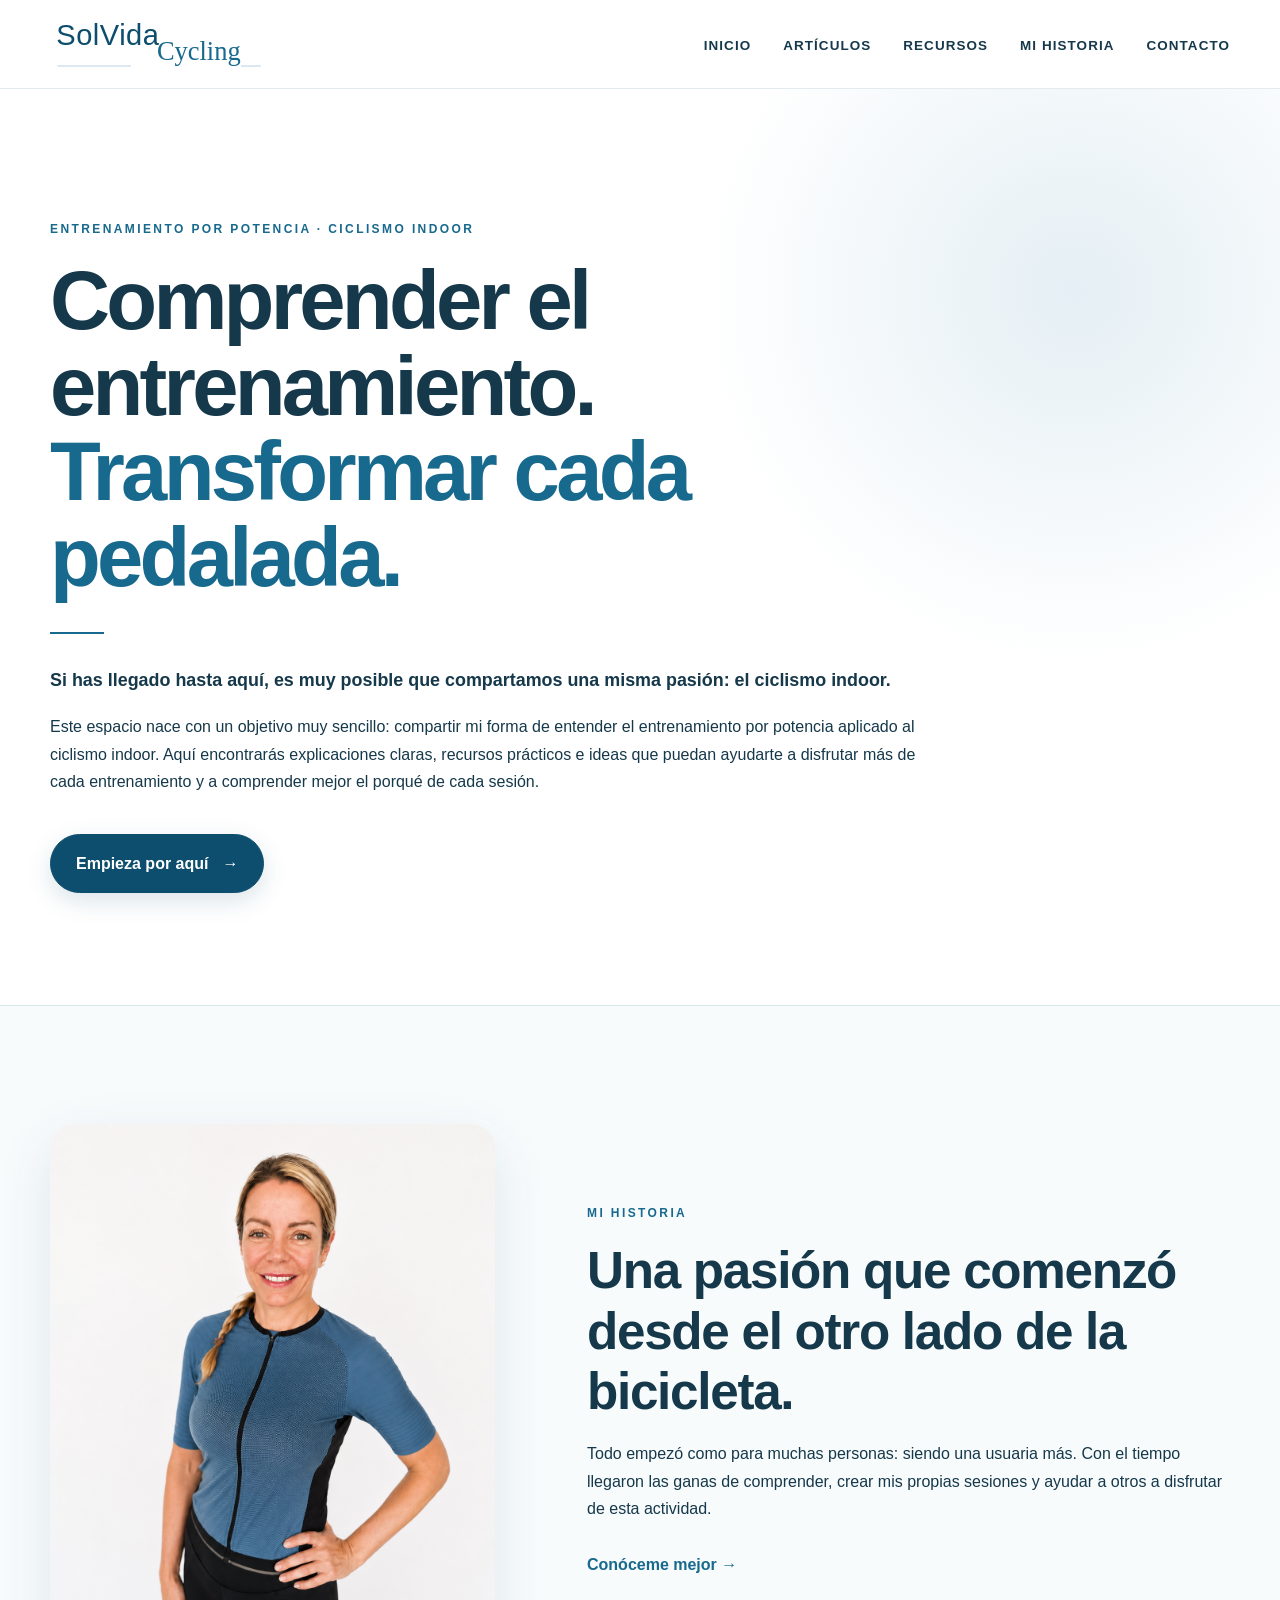
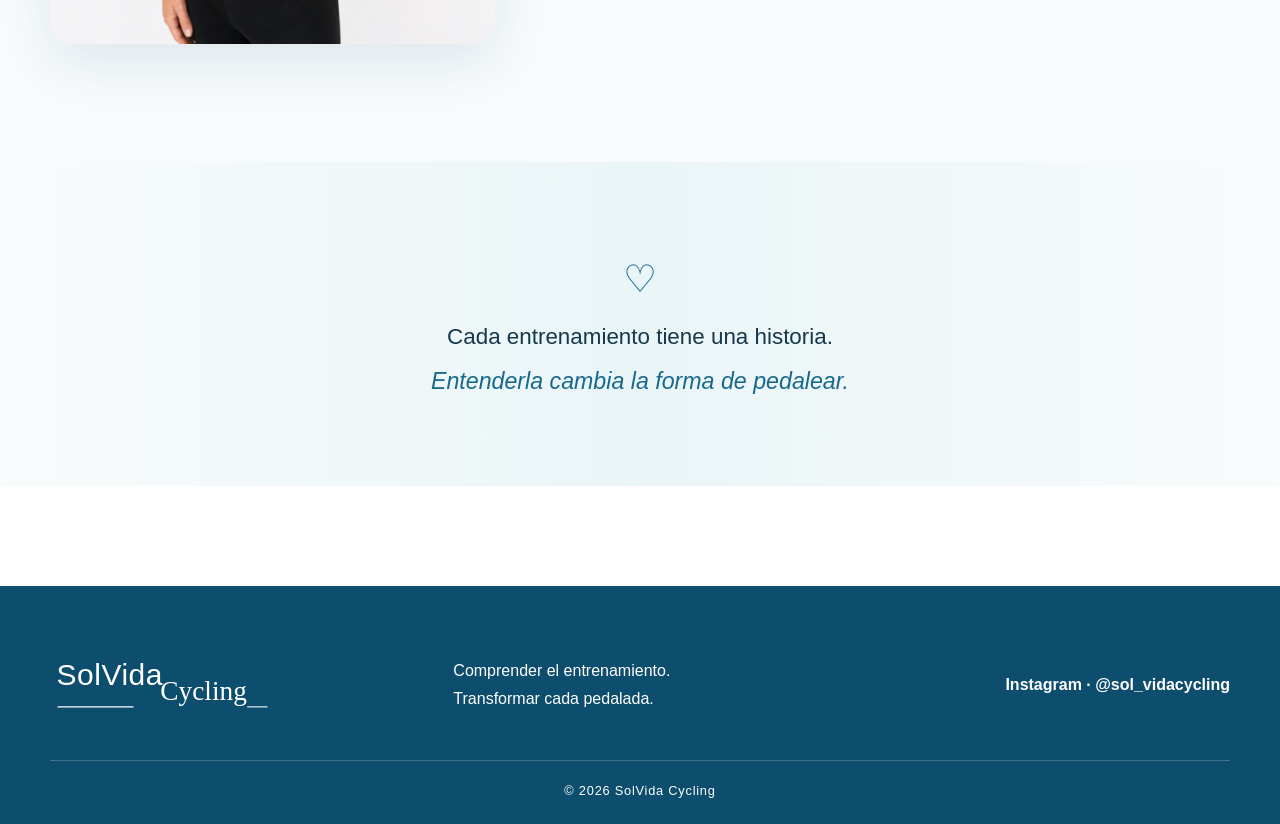
==== commit 0906fee2: "SolvidaCycling3" ====
--- a/index.html
+++ b/index.html
@@ -28,7 +28,7 @@
 
 <main>
   <section class="hero">
-    <div class="container hero-grid">
+    <div class="container hero-grid hero-grid-text">
       <div class="hero-copy">
         <p class="eyebrow">Entrenamiento por potencia · Ciclismo indoor</p>
         <h1>Comprender el entrenamiento.<br><span>Transformar cada pedalada.</span></h1>
@@ -36,9 +36,6 @@
         <p class="lead"><strong>Si has llegado hasta aquí, es muy posible que compartamos una misma pasión: el ciclismo indoor.</strong></p>
         <p>Este espacio nace con un objetivo muy sencillo: compartir mi forma de entender el entrenamiento por potencia aplicado al ciclismo indoor. Aquí encontrarás explicaciones claras, recursos prácticos e ideas que puedan ayudarte a disfrutar más de cada entrenamiento y a comprender mejor el porqué de cada sesión.</p>
         <a class="button" href="articulos.html">Empieza por aquí <span>→</span></a>
-      </div>
-      <div class="hero-art">
-        <img src="img/bici-potencia.svg" alt="Bicicleta de ciclismo indoor integrada en una gráfica de potencia">
       </div>
     </div>
   </section>
--- a/css/estilos.css
+++ b/css/estilos.css
@@ -14,6 +14,8 @@
 .history-layout{display:grid;grid-template-columns:minmax(300px,430px) 1fr;gap:95px;padding:112px 0}.history-photo{position:sticky;top:120px;height:660px;width:100%}.prose{max-width:740px}.prose h1{font-size:clamp(3rem,5vw,4.7rem);margin:.25em 0 .55em}.prose h2{font-family:"Poppins",sans-serif;font-size:2.25rem;font-weight:600;margin-top:2.5rem;letter-spacing:-.025em}.prose p{font-size:1.06rem}.prose blockquote{font-family:"Poppins",sans-serif;font-size:1.8rem;font-weight:500;color:var(--azul);border-left:3px solid var(--cielo);margin:40px 0;padding:15px 0 15px 28px}
 .contact-intro{text-align:center;padding:112px 0 25px;max-width:820px}.contact-actions{display:flex;justify-content:center;gap:15px;flex-wrap:wrap;margin-top:28px}.instagram-button{background:white;color:var(--petroleo)}.conversation-line{font-size:3rem;color:var(--azul);margin-top:36px;border-bottom:1px solid var(--cielo);line-height:.65}.contact-form{max-width:720px;margin:42px auto 90px;padding:42px;border:1px solid var(--linea);border-radius:var(--radio);box-shadow:var(--sombra)}.contact-form label{display:block;font-weight:650;margin-bottom:24px}.contact-form input,.contact-form textarea{width:100%;border:1px solid var(--cielo);border-radius:14px;padding:15px;font:inherit;margin-top:8px;transition:border .2s ease,box-shadow .2s ease}.contact-form input:focus,.contact-form textarea:focus{outline:none;border-color:var(--azul);box-shadow:0 0 0 4px rgba(185,212,226,.38)}.form-note{font-size:.82rem;color:var(--gris)}
 .article-page{padding:80px 0}.article-shell{max-width:1000px}.article-hero{display:grid;grid-template-columns:1.05fr .95fr;gap:58px;align-items:center;padding-bottom:65px;border-bottom:1px solid var(--linea)}.article-hero h1{font-size:clamp(2.8rem,5vw,4.7rem)}.article-section{padding:68px 0;border-bottom:1px solid var(--linea)}.article-section h2{font-size:2.35rem}.two-col{display:grid;grid-template-columns:260px 1fr;gap:65px;align-items:center}.concept-badge{width:180px;height:180px;border:2px solid var(--azul);border-radius:50%;display:grid;place-items:center;font-family:"Poppins",sans-serif;font-size:5rem;color:var(--petroleo);margin:auto}.key-idea{border-left:4px solid var(--azul);padding:18px 24px;background:var(--hielo);font-weight:700}.wide-illustration{max-height:360px;margin:35px auto}.factors-grid{display:grid;grid-template-columns:repeat(4,1fr);gap:16px;margin:35px 0}.factors-grid div{min-height:115px;display:grid;place-items:center;text-align:center;padding:20px;border:1px solid var(--cielo);border-radius:50%;background:var(--papel);font-weight:700}.next-article{margin:65px 0;padding:42px;border:1px solid var(--cielo);border-radius:var(--radio);background:linear-gradient(135deg,#f8fbfc,#edf6f8)}
+.article-hero-text{display:block;max-width:900px}.article-hero-text .lead{max-width:720px}
 @media(prefers-reduced-motion:no-preference){.hero-copy,.hero-art,.story-grid,.article-card,.resource-card{animation:reveal .7s ease both}.hero-art{animation-delay:.12s}@keyframes reveal{from{opacity:0;transform:translateY(16px)}to{opacity:1;transform:none}}}
 @media(max-width:900px){.header-inner{min-height:76px}.brand img{width:180px}.menu-toggle{display:block}.main-nav{display:none;position:absolute;top:76px;left:0;right:0;background:white;border-bottom:1px solid var(--linea);padding:18px 24px;flex-direction:column;gap:0}.main-nav.open{display:flex}.main-nav a{padding:13px 0;width:100%}.main-nav a:after{display:none}.hero-grid,.story-grid,.history-layout,.article-hero,.two-col,.article-card.featured{grid-template-columns:1fr}.hero{padding:76px 0}.hero-copy{order:1}.hero-art{order:2}.story-preview{padding:85px 0}.story-photo,.history-photo{height:auto;max-height:650px;position:static}.resource-grid{grid-template-columns:1fr}.footer-grid{grid-template-columns:1fr;text-align:center}.footer-logo{margin:auto}.social-link{text-align:center}.article-card{grid-column:1/-1}.factors-grid{grid-template-columns:repeat(2,1fr)}.history-layout{gap:55px}.prose h1{font-size:3.15rem}}
 @media(max-width:560px){.container{width:min(100% - 30px,var(--max))}.hero{padding:62px 0 74px}.hero h1{font-size:3.15rem}.page-hero{padding-top:76px}.page-hero h1,.contact-intro h1{font-size:3rem}.story-grid{gap:45px}.article-card,.resource-card,.article-card.featured,.contact-form{padding:24px}.article-card img{height:230px}.footer-grid{gap:22px}.factors-grid{grid-template-columns:1fr 1fr}.factors-grid div{border-radius:16px}.article-section h2{font-size:1.9rem}.concept-badge{width:130px;height:130px;font-size:3.8rem}.zones{font-size:.75rem}.history-layout{padding-top:72px}.prose h1{font-size:2.75rem}}
+.hero-grid-text{grid-template-columns:1fr}.hero-grid-text .hero-copy{max-width:880px}
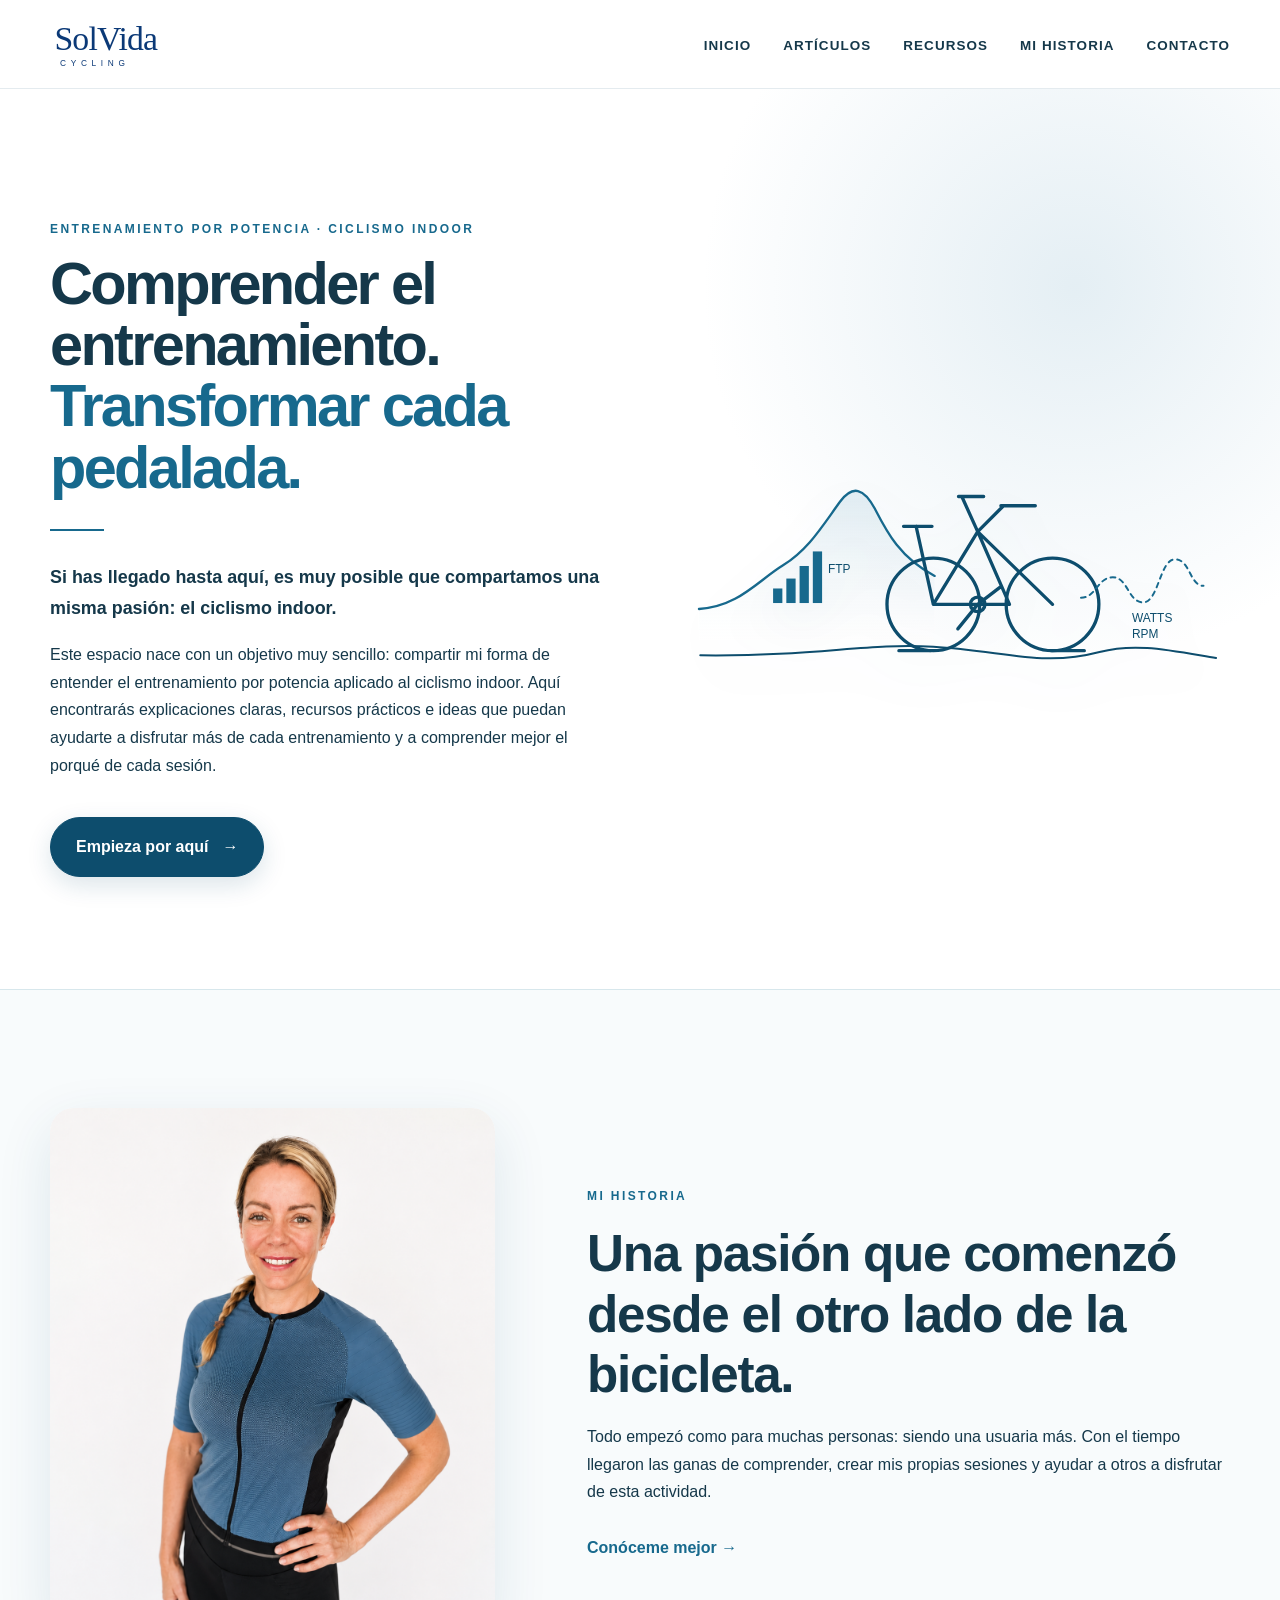
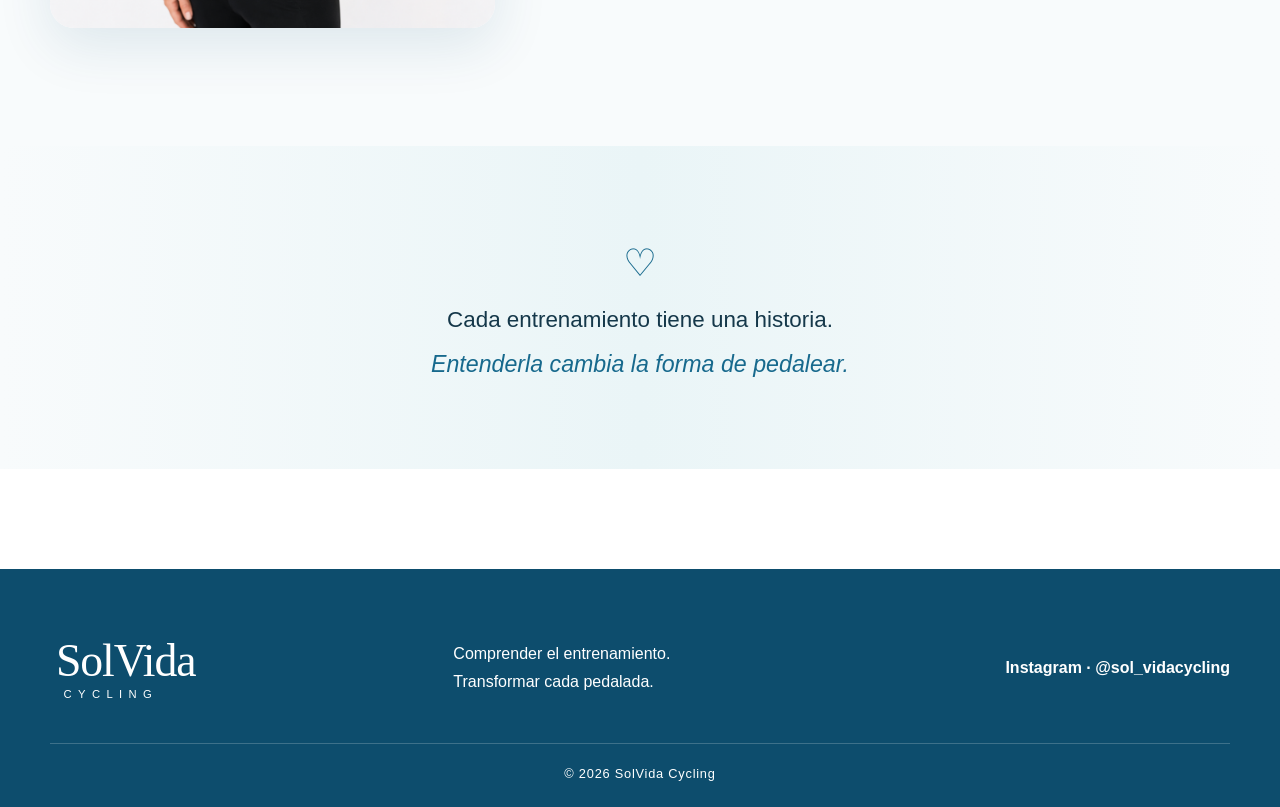
==== commit 19f60c67: "SolVidaCyclingv5" ====
--- a/index.html
+++ b/index.html
@@ -28,7 +28,7 @@
 
 <main>
   <section class="hero">
-    <div class="container hero-grid hero-grid-text">
+    <div class="container hero-grid">
       <div class="hero-copy">
         <p class="eyebrow">Entrenamiento por potencia · Ciclismo indoor</p>
         <h1>Comprender el entrenamiento.<br><span>Transformar cada pedalada.</span></h1>
@@ -36,6 +36,9 @@
         <p class="lead"><strong>Si has llegado hasta aquí, es muy posible que compartamos una misma pasión: el ciclismo indoor.</strong></p>
         <p>Este espacio nace con un objetivo muy sencillo: compartir mi forma de entender el entrenamiento por potencia aplicado al ciclismo indoor. Aquí encontrarás explicaciones claras, recursos prácticos e ideas que puedan ayudarte a disfrutar más de cada entrenamiento y a comprender mejor el porqué de cada sesión.</p>
         <a class="button" href="articulos.html">Empieza por aquí <span>→</span></a>
+      </div>
+      <div class="hero-art">
+        <img src="img/bici-potencia.svg" alt="Bicicleta de ciclismo indoor sobre una línea ascendente de potencia">
       </div>
     </div>
   </section>
--- a/css/estilos.css
+++ b/css/estilos.css
@@ -4,7 +4,7 @@
 body{margin:0;color:var(--tinta);background:var(--blanco);font-family:"IBM Plex Sans","Aptos","Segoe UI",sans-serif;line-height:1.72;-webkit-font-smoothing:antialiased}
 img{max-width:100%;display:block}a{color:inherit}.container{width:min(var(--max),calc(100% - 48px));margin-inline:auto}
 .site-header{position:sticky;top:0;z-index:20;background:rgba(255,255,255,.92);border-bottom:1px solid rgba(13,77,109,.11);backdrop-filter:blur(16px)}
-.header-inner{min-height:88px;display:flex;align-items:center;justify-content:space-between;gap:42px}.brand img{width:218px;height:auto}.main-nav{display:flex;gap:32px;align-items:center}.main-nav a{position:relative;text-decoration:none;font-size:.84rem;font-weight:600;letter-spacing:.08em;text-transform:uppercase;padding:33px 0 29px}.main-nav a:after{content:"";position:absolute;left:0;right:100%;bottom:24px;height:1px;background:var(--azul);transition:right .3s ease}.main-nav a:hover{color:var(--azul)}.main-nav a:hover:after{right:0}.menu-toggle{display:none;border:0;background:none;font-size:1.65rem;color:var(--petroleo)}
+.header-inner{min-height:88px;display:flex;align-items:center;justify-content:space-between;gap:42px}.brand img{width:166px;height:auto}.main-nav{display:flex;gap:32px;align-items:center}.main-nav a{position:relative;text-decoration:none;font-size:.84rem;font-weight:600;letter-spacing:.08em;text-transform:uppercase;padding:33px 0 29px}.main-nav a:after{content:"";position:absolute;left:0;right:100%;bottom:24px;height:1px;background:var(--azul);transition:right .3s ease}.main-nav a:hover,.main-nav a.active{color:var(--azul)}.main-nav a:hover:after,.main-nav a.active:after{right:0}.menu-toggle{display:none;border:0;background:none;font-size:1.65rem;color:var(--petroleo)}
 .hero{padding:118px 0 112px;background:radial-gradient(circle at 84% 22%,rgba(185,212,226,.38),transparent 29%)}.hero-grid{display:grid;grid-template-columns:1.02fr .98fr;align-items:center;gap:72px}.hero-copy{max-width:690px}.hero h1,.page-hero h1,.history-layout h1,.contact-intro h1,.article-hero h1{font-family:"Poppins","Aptos Display","Segoe UI",sans-serif;font-weight:600;line-height:1.03;letter-spacing:-.045em}.hero h1{font-size:clamp(3.6rem,6.5vw,6.25rem);margin:.22em 0}.hero h1 span{color:var(--azul)}.eyebrow{text-transform:uppercase;letter-spacing:.2em;color:var(--azul);font-size:.75rem;font-weight:700}.short-rule{width:54px;border-top:2px solid var(--azul);margin:31px 0}.lead{font-size:1.12rem}.button{display:inline-flex;align-items:center;justify-content:center;gap:14px;border:1px solid var(--petroleo);border-radius:999px;padding:15px 25px;background:var(--petroleo);color:white;text-decoration:none;font-weight:650;margin-top:22px;cursor:pointer;box-shadow:0 8px 24px rgba(13,77,109,.15);transition:transform .25s ease,box-shadow .25s ease,background .25s ease}.button:hover{background:var(--azul);transform:translateY(-2px);box-shadow:0 13px 30px rgba(13,77,109,.22)}.button.disabled{opacity:.48;cursor:not-allowed;transform:none}.hero-art img{width:100%;filter:drop-shadow(0 20px 25px rgba(13,77,109,.08))}
 .story-preview{padding:118px 0;background:var(--papel);border-top:1px solid var(--linea)}.story-grid{display:grid;grid-template-columns:minmax(300px,445px) 1fr;gap:92px;align-items:center}.story-photo,.history-photo{border-radius:var(--radio);object-fit:cover;object-position:center 18%;box-shadow:var(--sombra)}.story-photo{height:520px;width:100%}.story-preview h2,.resource-card h2,.article-card h2,.article-section h2,.next-article h2{font-family:"Poppins","Aptos Display",sans-serif;font-weight:600;line-height:1.18;letter-spacing:-.025em}.story-preview h2{font-size:clamp(2.2rem,4vw,3.25rem);margin:.35em 0}.text-link{display:inline-block;color:var(--azul);font-weight:700;text-decoration:none;margin-top:12px;transition:transform .25s ease}.text-link:hover{transform:translateX(4px)}.quote-band{text-align:center;padding:84px 20px;background:linear-gradient(90deg,#f8fbfc,#eaf5f7,#f8fbfc)}.quote-band .heart{font-size:2.4rem;color:var(--azul)}.quote-band p{font-family:"Poppins",sans-serif;font-size:1.4rem;margin:.25em}.quote-band em{color:var(--azul);font-size:1.45rem}
 .site-footer{background:var(--petroleo);color:white;padding:55px 0 22px;margin-top:100px}.footer-grid{display:grid;grid-template-columns:1fr 1fr 1fr;align-items:center;gap:30px}.footer-logo{width:225px;filter:brightness(0) invert(1)}.social-link{text-align:right;text-decoration:none;font-weight:700}.social-link:hover{text-decoration:underline}.copyright{border-top:1px solid rgba(255,255,255,.2);margin-top:32px;padding-top:19px;text-align:center;font-size:.8rem;letter-spacing:.06em}
@@ -19,3 +19,12 @@
 @media(max-width:900px){.header-inner{min-height:76px}.brand img{width:180px}.menu-toggle{display:block}.main-nav{display:none;position:absolute;top:76px;left:0;right:0;background:white;border-bottom:1px solid var(--linea);padding:18px 24px;flex-direction:column;gap:0}.main-nav.open{display:flex}.main-nav a{padding:13px 0;width:100%}.main-nav a:after{display:none}.hero-grid,.story-grid,.history-layout,.article-hero,.two-col,.article-card.featured{grid-template-columns:1fr}.hero{padding:76px 0}.hero-copy{order:1}.hero-art{order:2}.story-preview{padding:85px 0}.story-photo,.history-photo{height:auto;max-height:650px;position:static}.resource-grid{grid-template-columns:1fr}.footer-grid{grid-template-columns:1fr;text-align:center}.footer-logo{margin:auto}.social-link{text-align:center}.article-card{grid-column:1/-1}.factors-grid{grid-template-columns:repeat(2,1fr)}.history-layout{gap:55px}.prose h1{font-size:3.15rem}}
 @media(max-width:560px){.container{width:min(100% - 30px,var(--max))}.hero{padding:62px 0 74px}.hero h1{font-size:3.15rem}.page-hero{padding-top:76px}.page-hero h1,.contact-intro h1{font-size:3rem}.story-grid{gap:45px}.article-card,.resource-card,.article-card.featured,.contact-form{padding:24px}.article-card img{height:230px}.footer-grid{gap:22px}.factors-grid{grid-template-columns:1fr 1fr}.factors-grid div{border-radius:16px}.article-section h2{font-size:1.9rem}.concept-badge{width:130px;height:130px;font-size:3.8rem}.zones{font-size:.75rem}.history-layout{padding-top:72px}.prose h1{font-size:2.75rem}}
 .hero-grid-text{grid-template-columns:1fr}.hero-grid-text .hero-copy{max-width:880px}
+
+/* Artículo editorial — reproducción del boceto aprobado */
+.editorial-article{padding:36px 0 0}.editorial-shell{max-width:1180px}.editorial-shell h1,.editorial-shell h2{font-family:Georgia,"Times New Roman",serif;color:#0b3977}.editorial-hero{display:grid;grid-template-columns:1.05fr .95fr;gap:38px;align-items:center;padding:0 0 42px;border-bottom:1px solid var(--linea)}.editorial-hero>img{width:100%;max-height:430px;object-fit:contain}.editorial-title h1{font-size:clamp(2.6rem,4.35vw,4.2rem);line-height:1.08;letter-spacing:-.035em;margin:.2em 0}.editorial-title .short-rule{display:block}.editorial-title .lead{max-width:460px}.editorial-row{display:grid;grid-template-columns:1fr 1.12fr;gap:55px;align-items:center;padding:42px 35px;border-bottom:1px solid var(--linea)}.editorial-row h2,.weight-card h2{font-size:clamp(1.65rem,2.5vw,2.25rem);line-height:1.16;margin:.1em 0 .55em}.editorial-row img{width:100%;max-height:270px;object-fit:contain}.cadence-row{grid-template-columns:.9fr 1.1fr}.power-weight-layout{display:grid;grid-template-columns:minmax(0,1fr) 260px;border-bottom:1px solid var(--linea)}.power-main .editorial-row{padding-left:35px;padding-right:35px}.power-row{grid-template-columns:1fr 1fr}.outlined-note{border:1px solid #0b3977;padding:16px 20px;margin-top:24px}.fitness-row{grid-template-columns:1fr .9fr;border-bottom:0}.weight-card{border-left:1px solid var(--linea);margin:20px 0;padding:26px 24px}.weight-card .scale-icon{display:grid;place-items:center;width:80px;height:80px;border:1px solid var(--azul);border-radius:16px;font-size:2.35rem;margin:22px auto;color:#0b3977}.weight-card .button{font-size:.86rem;padding:14px 16px;border-radius:4px;display:flex}.article-navigation{display:grid;grid-template-columns:1fr auto 1fr;align-items:center;gap:30px;padding:30px 5%;font-size:.75rem;text-transform:uppercase;letter-spacing:.08em}.article-navigation a,.article-navigation>span{display:flex;align-items:center;gap:18px;text-decoration:none}.article-navigation>span{justify-content:flex-end;text-align:right}.article-navigation strong{font-family:Georgia,"Times New Roman",serif;font-size:1rem;text-transform:none;letter-spacing:0;color:#0b3977}.article-navigation>a:nth-child(2){font-size:1.8rem;color:#0b3977}.editorial-article+.site-footer{margin-top:0}
+@media(max-width:900px){.editorial-hero,.editorial-row,.cadence-row,.power-row,.fitness-row{grid-template-columns:1fr}.editorial-hero{gap:15px}.editorial-hero>img{max-height:360px}.editorial-row{padding:36px 10px;gap:25px}.cadence-row img{order:-1}.power-weight-layout{grid-template-columns:1fr}.weight-card{border-left:0;border-top:1px solid var(--linea);margin:0;padding:35px 15px}.article-navigation{grid-template-columns:1fr auto}.article-navigation>a:nth-child(2){display:none}}
+@media(max-width:560px){.editorial-title h1{font-size:2.65rem}.editorial-hero>img{max-height:290px}.editorial-row h2,.weight-card h2{font-size:1.75rem}.article-navigation{padding-inline:0;gap:12px}.article-navigation strong{font-size:.84rem}}
+
+/* Portada: proporción final aprobada */
+.hero h1{font-size:clamp(3rem,4.65vw,4.8rem)}
+@media(max-width:560px){.hero h1{font-size:2.75rem}}
